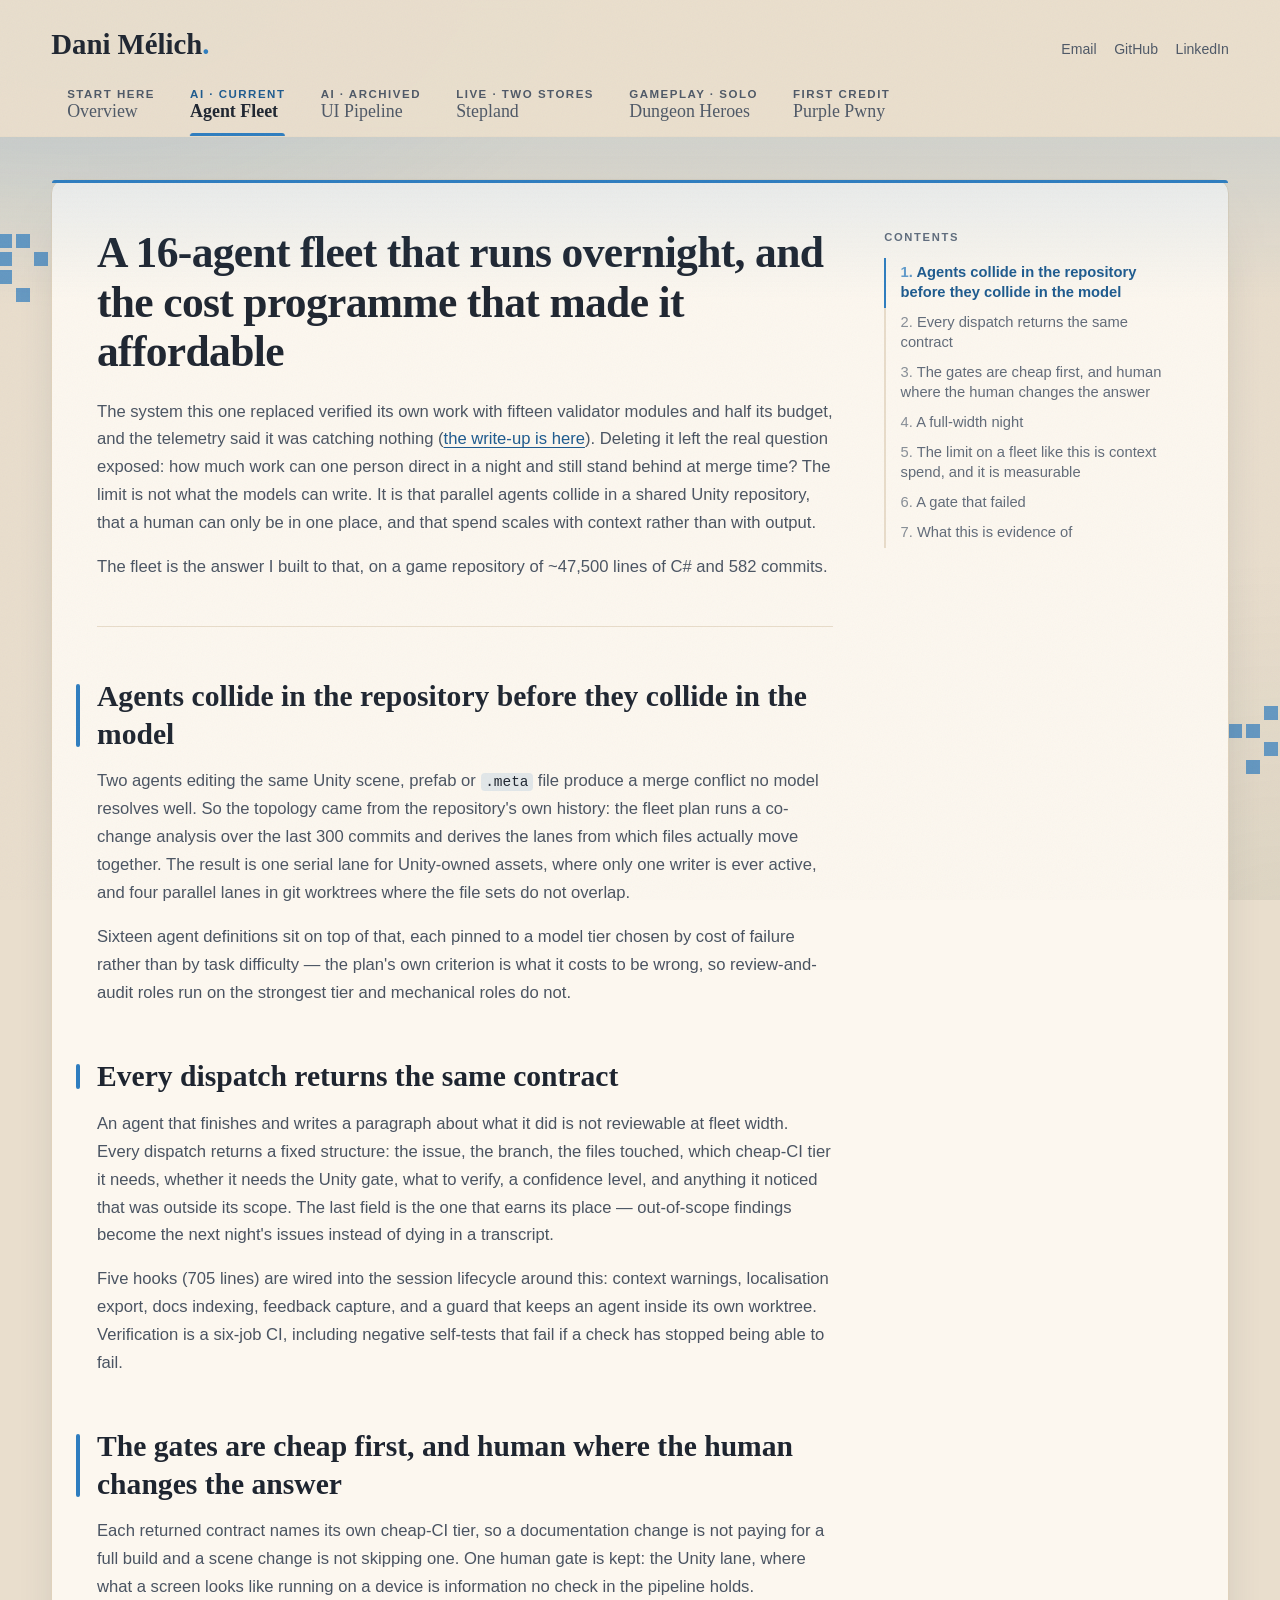
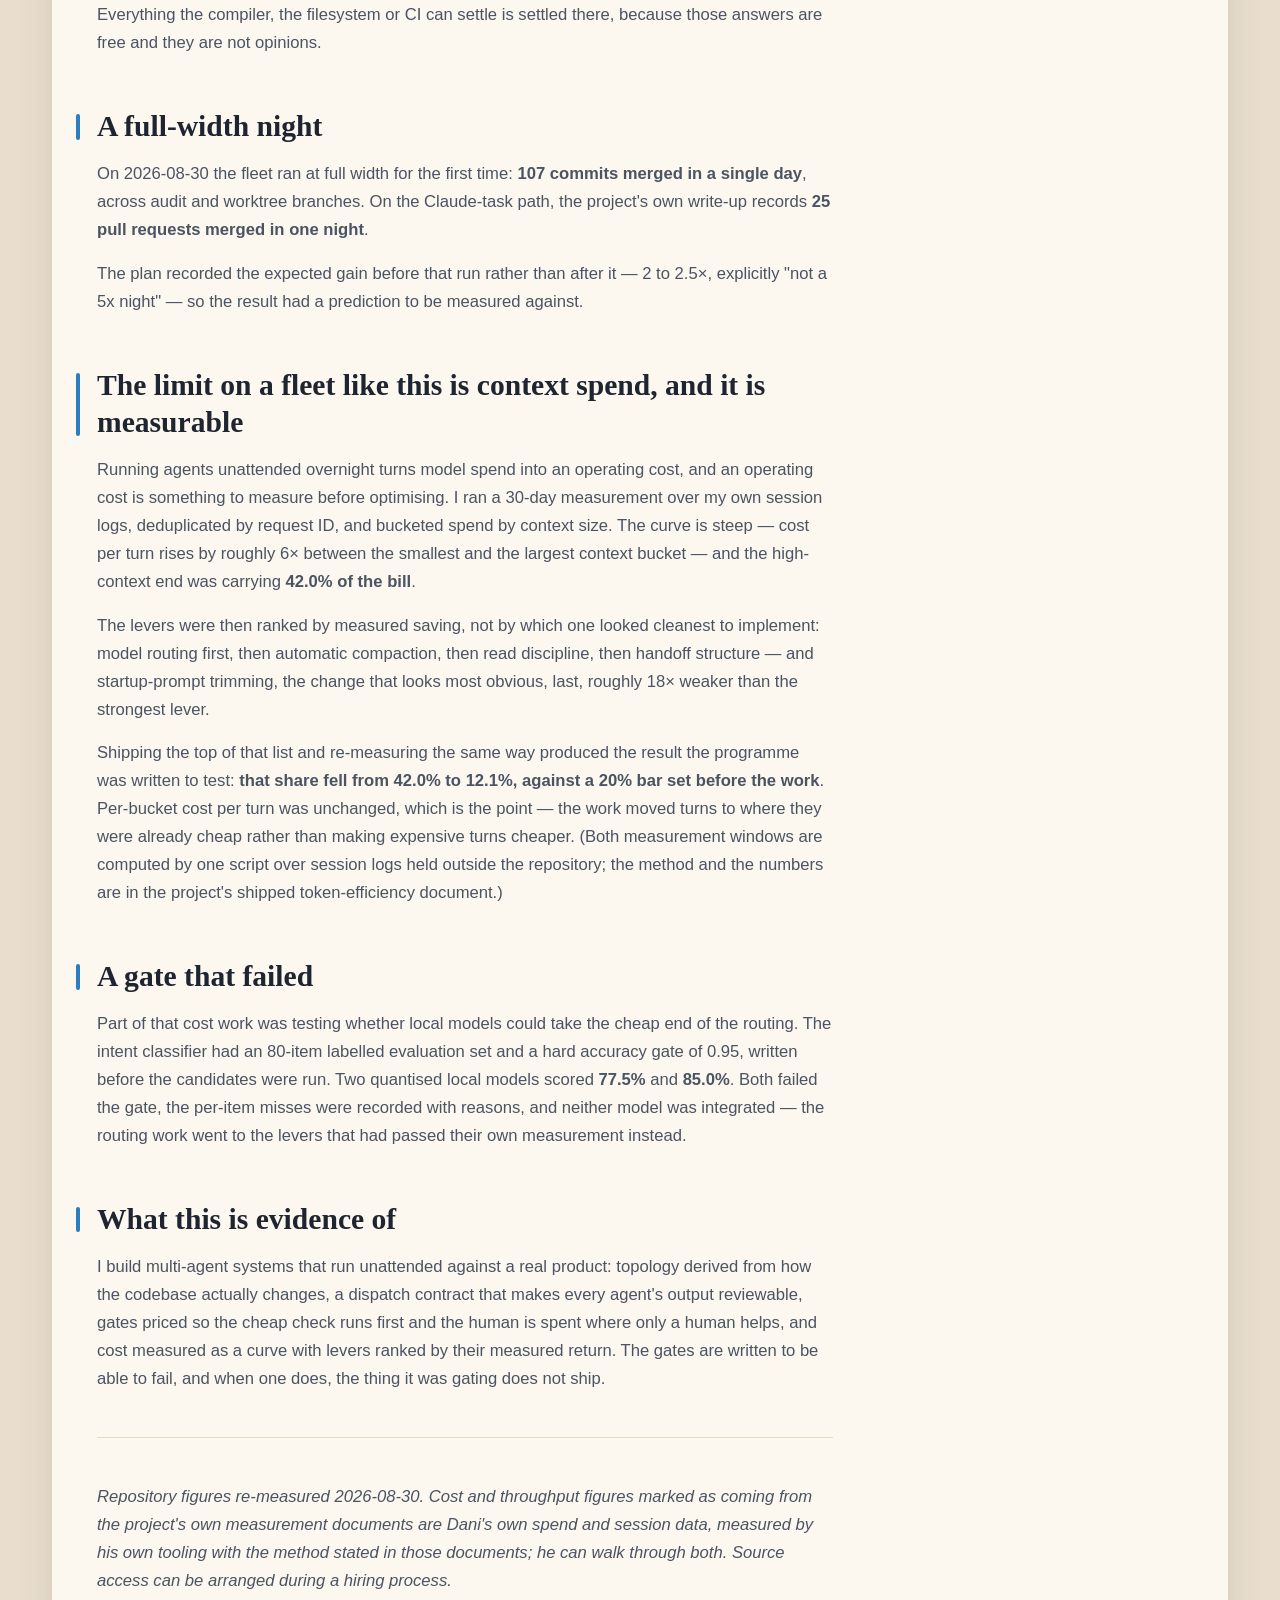
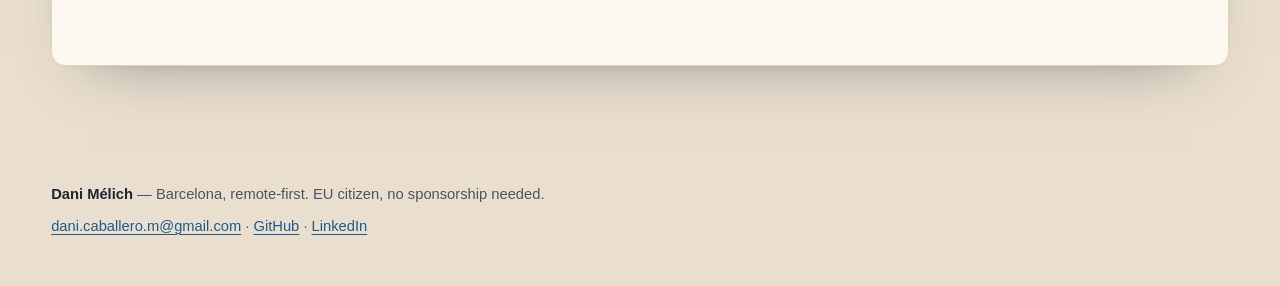
==== agent-fleet/index.html @ 984b1aba "Publish 2026-08-30" ====
<!doctype html><meta charset=utf-8><title>Redirecting to Agent Fleet</title><link rel=canonical href="/#agent-fleet"><meta http-equiv=refresh content="0; url=/#agent-fleet"><script>location.replace("/#agent-fleet")</script><p>Redirecting to <a href="/#agent-fleet">Agent Fleet</a>.</p>
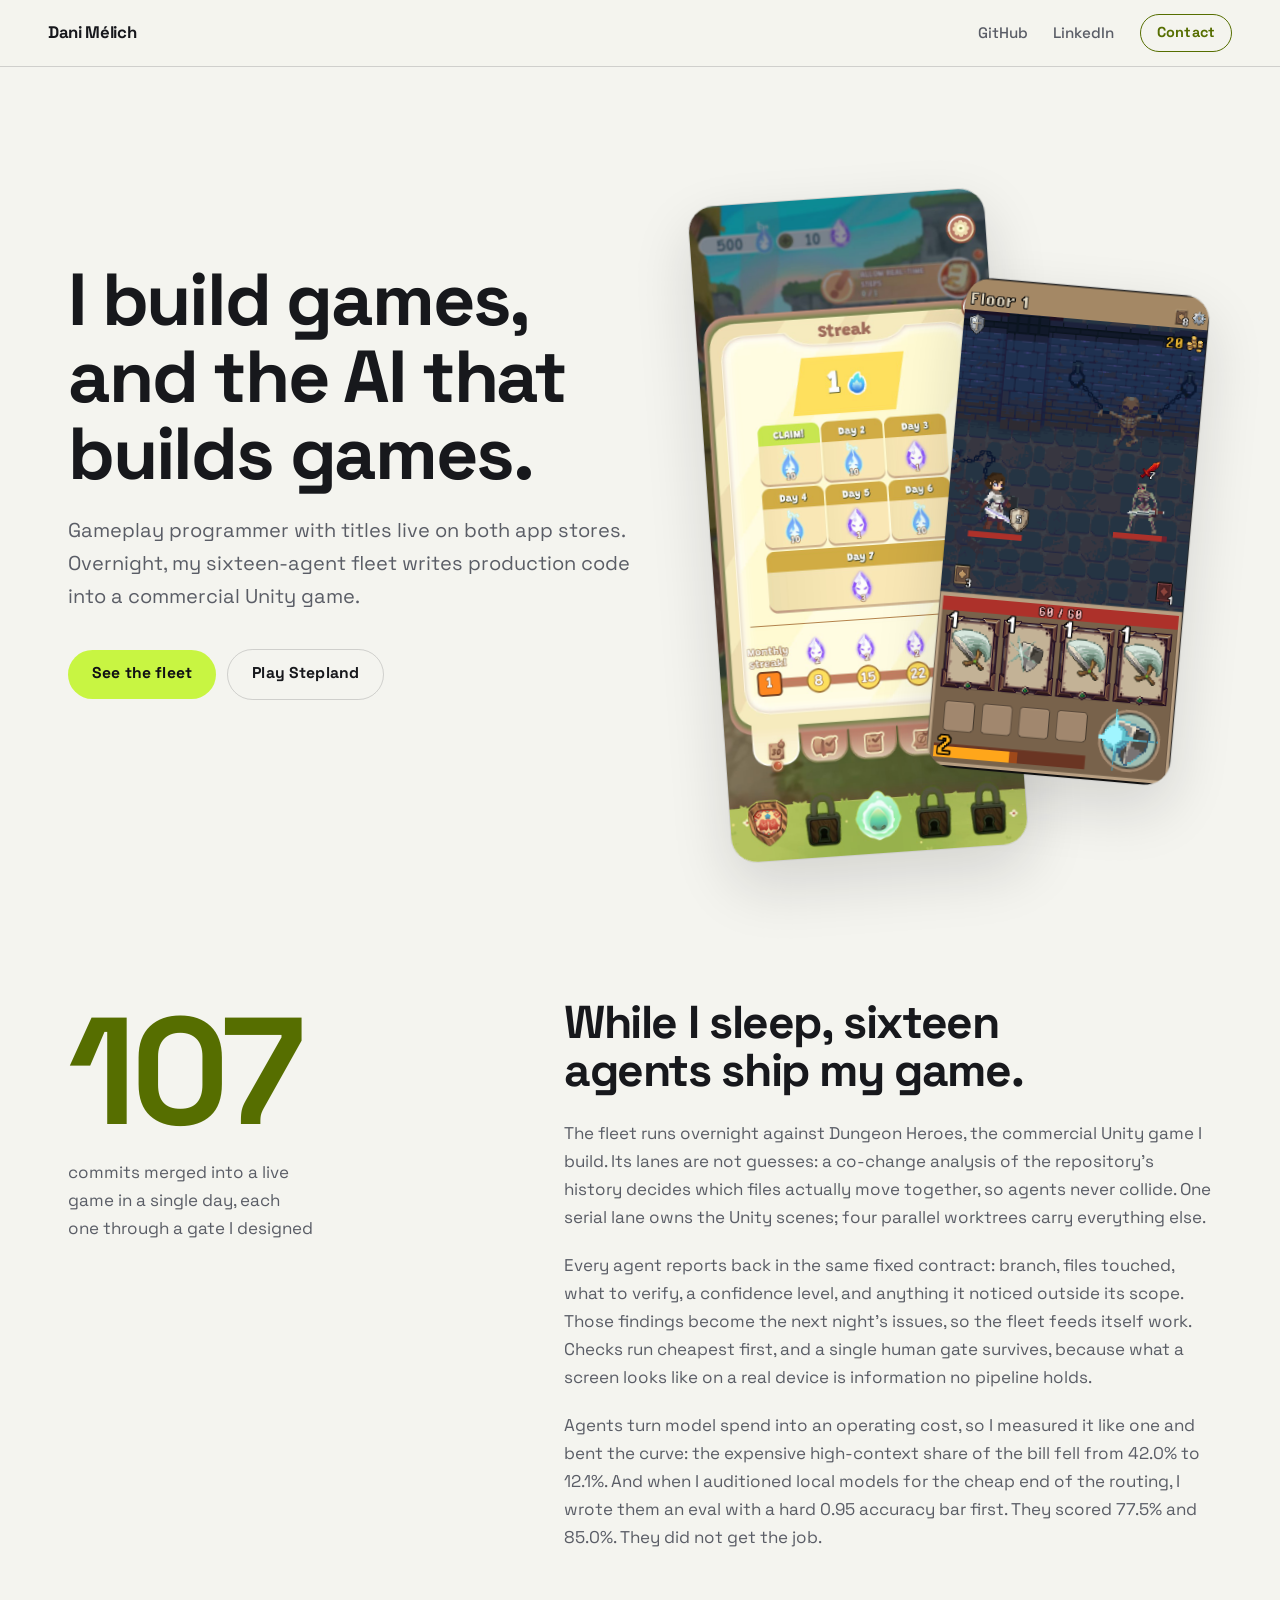
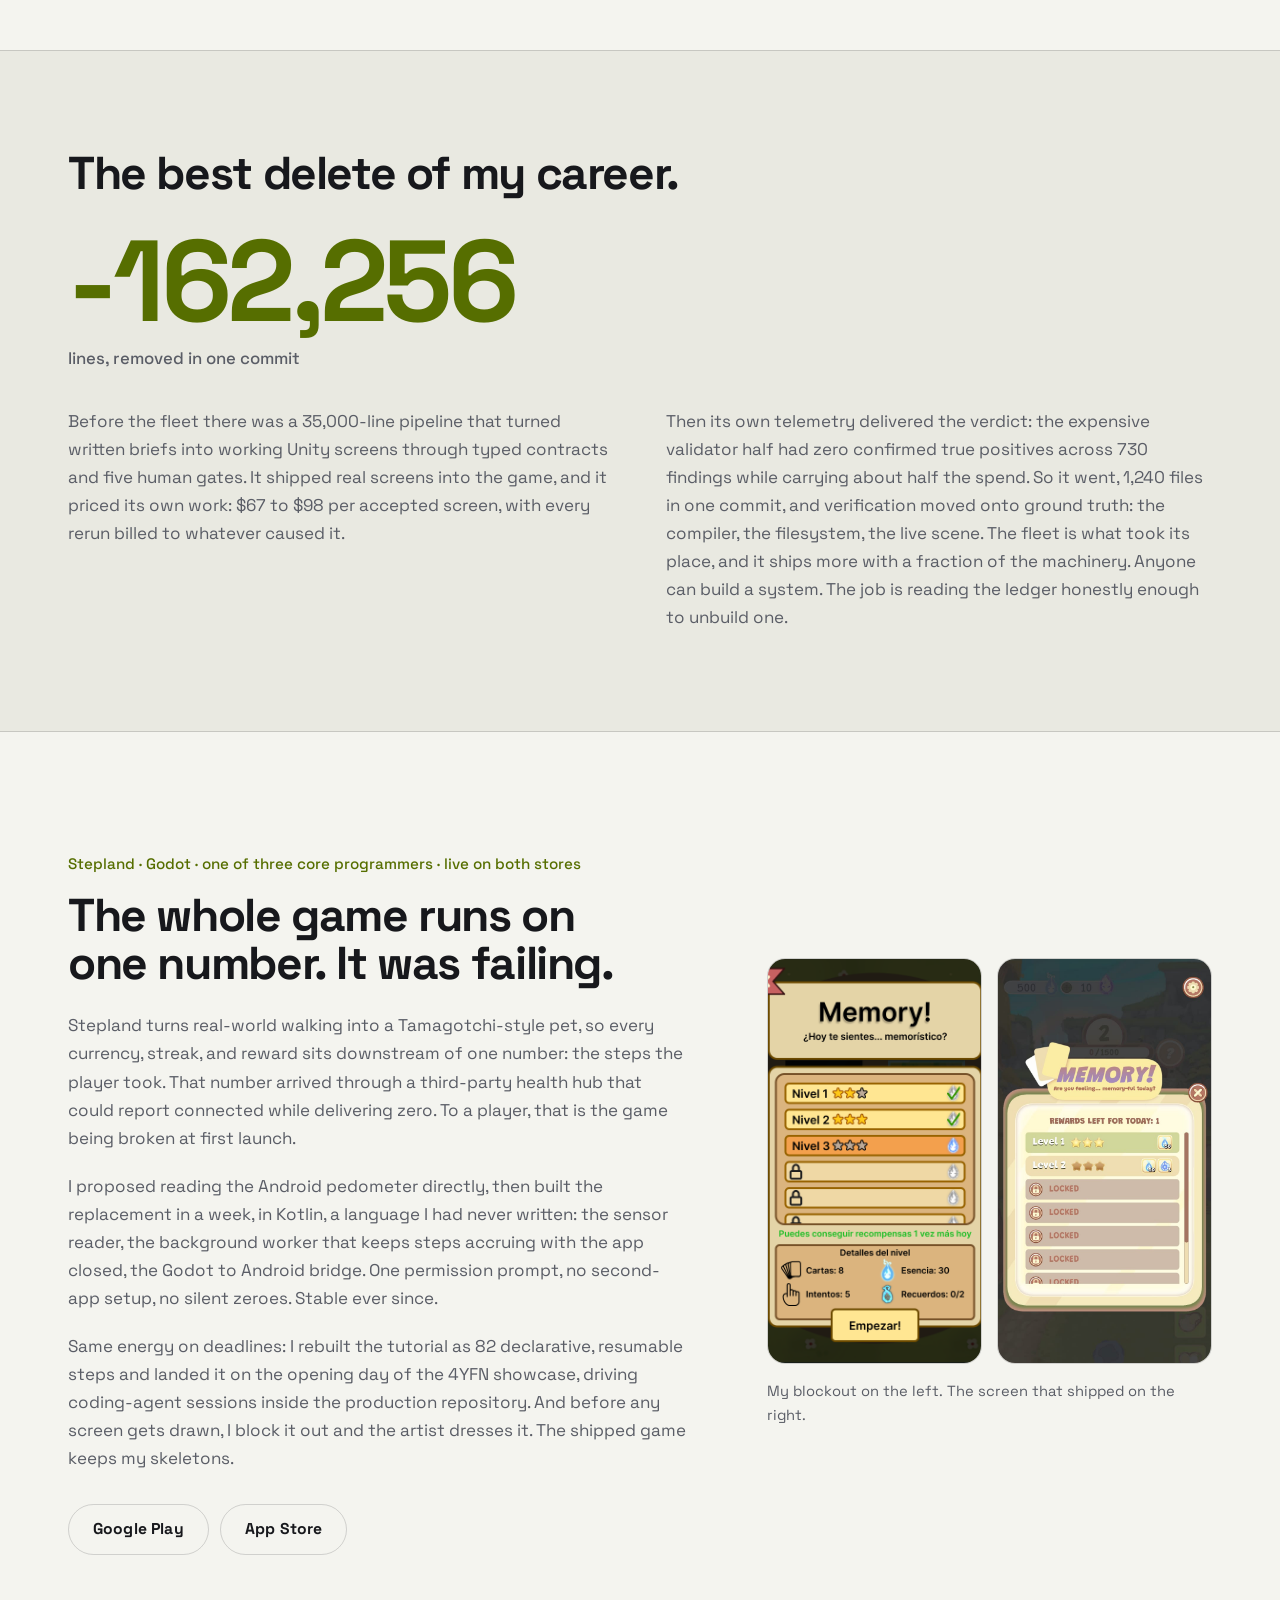
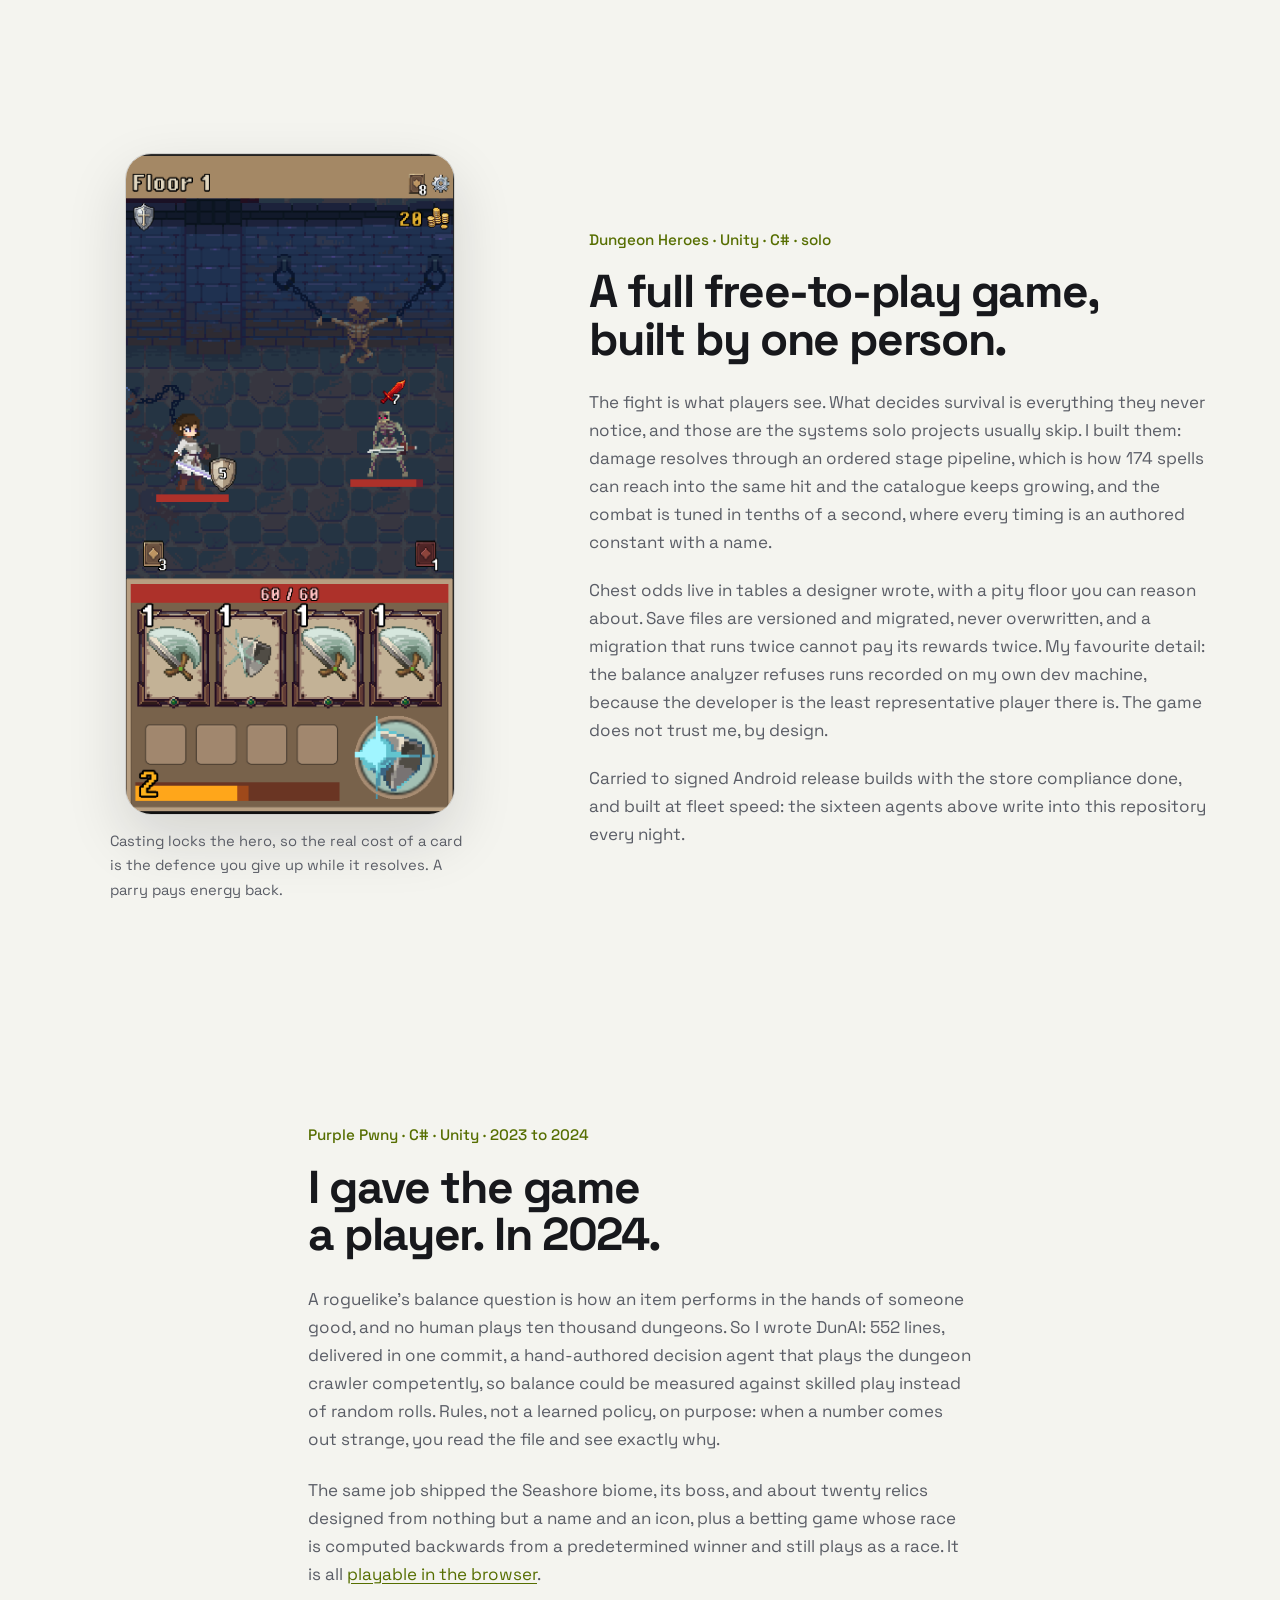
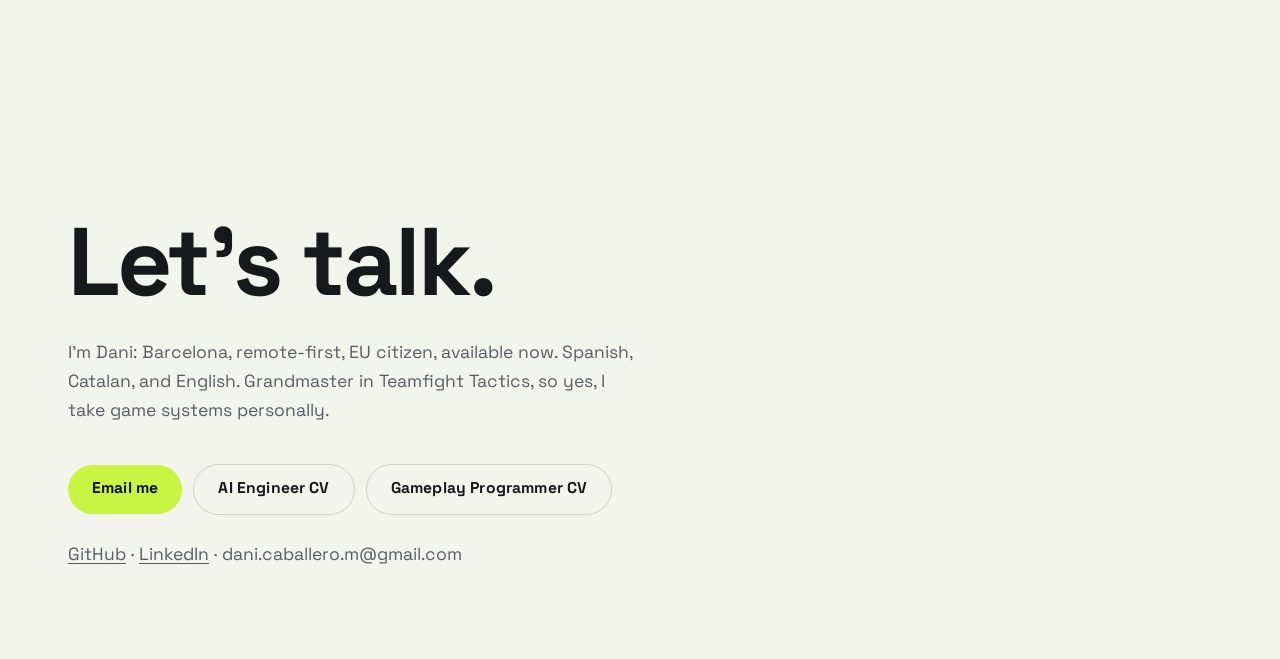
==== commit 85b987fd: "Site v5: one-page rebuild, selling register" ====
--- a/agent-fleet/index.html
+++ b/agent-fleet/index.html
@@ -1 +1 @@
-<!doctype html><meta charset=utf-8><title>Redirecting to Agent Fleet</title><link rel=canonical href="/#agent-fleet"><meta http-equiv=refresh content="0; url=/#agent-fleet"><script>location.replace("/#agent-fleet")</script><p>Redirecting to <a href="/#agent-fleet">Agent Fleet</a>.</p>+<!doctype html><meta charset=utf-8><title>Redirecting to Agent fleet</title><link rel=canonical href="/#agent-fleet"><meta http-equiv=refresh content="0; url=/#agent-fleet"><script>location.replace("/#agent-fleet")</script><p>Redirecting to <a href="/#agent-fleet">Agent fleet</a>.</p>
